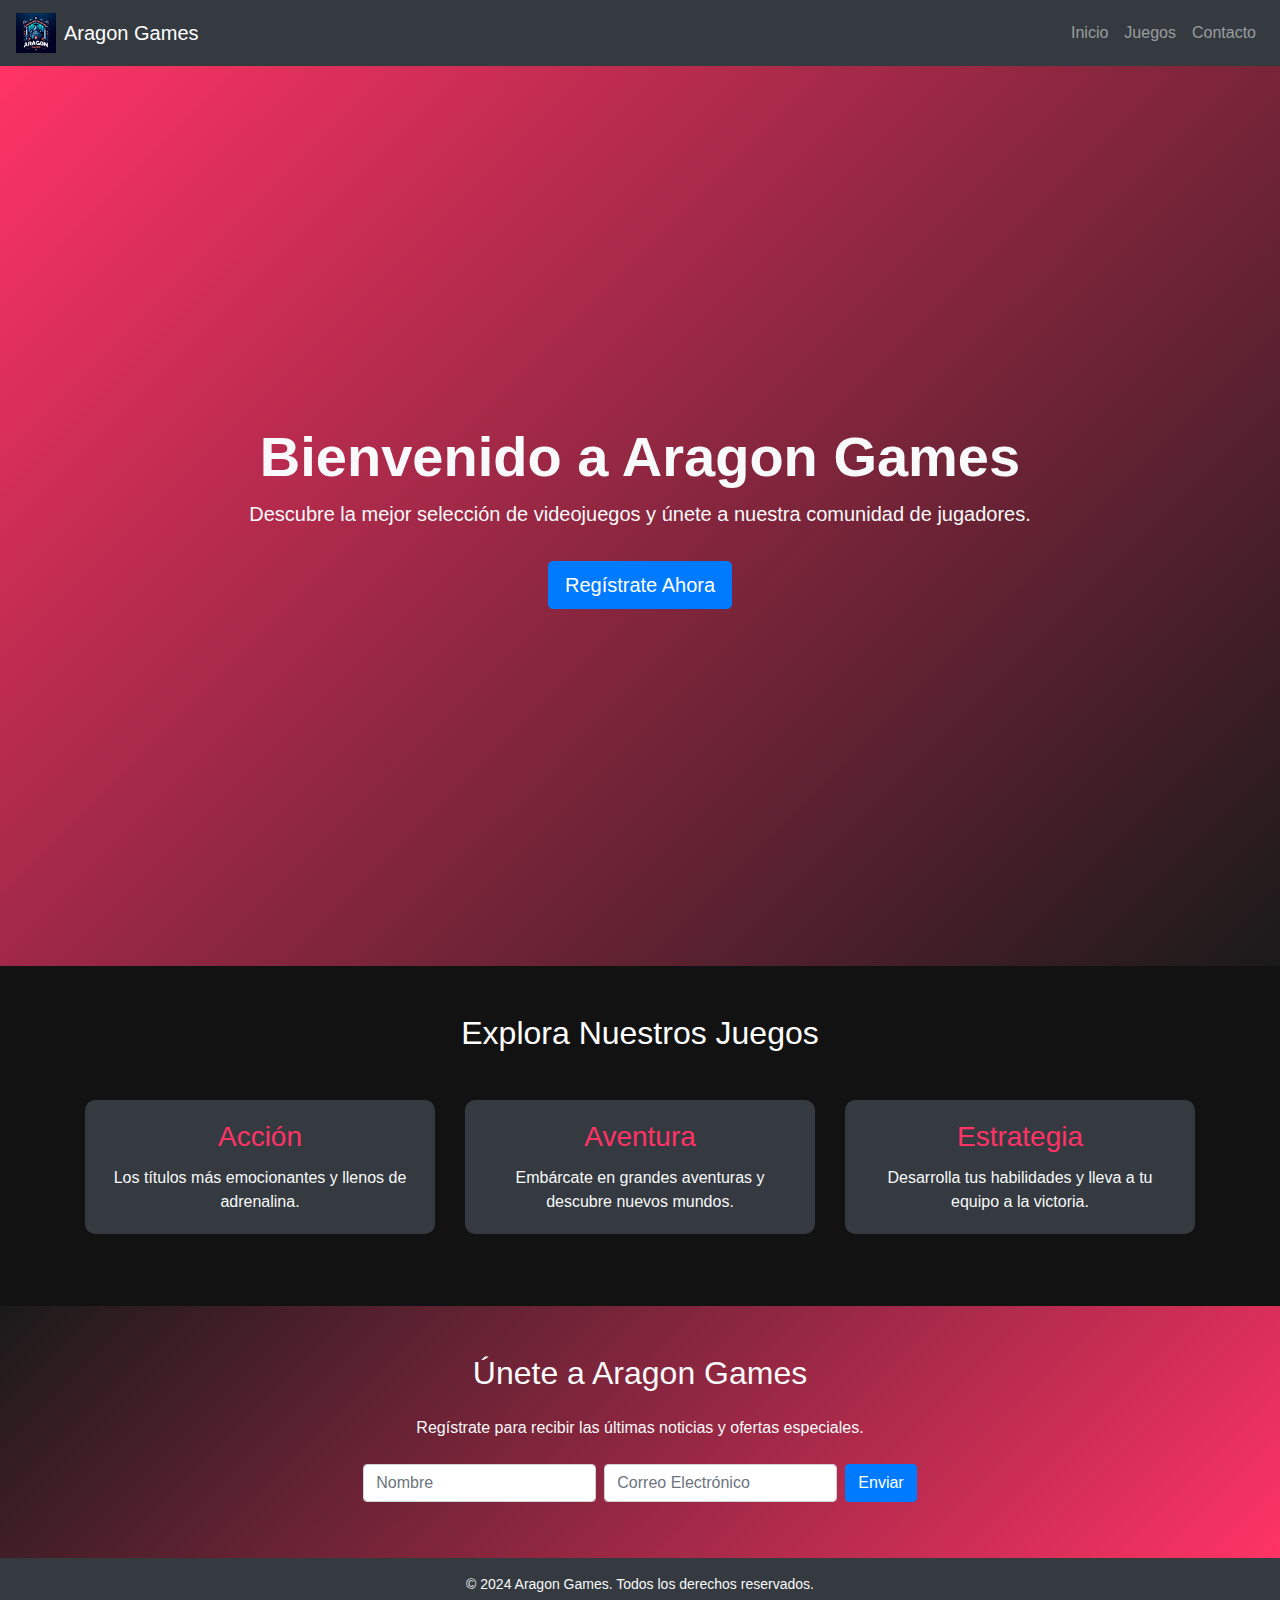
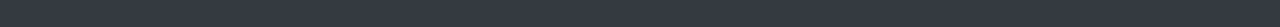
==== index.html @ c2eec978 "lmao" ====
<!DOCTYPE html>
<html lang="es">
<head>
    <meta charset="UTF-8">
    <meta name="viewport" content="width=device-width, initial-scale=1.0">
    <title>Aragon Games - Tienda de Videojuegos</title>
    <!-- Bootstrap CSS -->
    <link href="https://stackpath.bootstrapcdn.com/bootstrap/4.5.2/css/bootstrap.min.css" rel="stylesheet">
    <link rel="stylesheet" href="styles.css">
</head>
<body>

    <!-- Header -->
    <header class="navbar navbar-expand-lg navbar-dark bg-dark">
        <a class="navbar-brand d-flex align-items-center" href="#">
            <img src="logo.jpg" alt="Aragon Games Logo" width="40" class="mr-2">
            <span>Aragon Games</span>
        </a>
        <button class="navbar-toggler" type="button" data-toggle="collapse" data-target="#navbarNav" aria-controls="navbarNav" aria-expanded="false" aria-label="Toggle navigation">
            <span class="navbar-toggler-icon"></span>
        </button>
        <div class="collapse navbar-collapse" id="navbarNav">
            <ul class="navbar-nav ml-auto">
                <li class="nav-item"><a class="nav-link" href="#inicio">Inicio</a></li>
                <li class="nav-item"><a class="nav-link" href="#juegos">Juegos</a></li>
                <li class="nav-item"><a class="nav-link" href="https://www.facebook.com/profile.php?id=61565919586261">Contacto</a></li>
            </ul>
        </div>
    </header>

    <!-- Hero Section -->
    <section class="hero text-center text-light d-flex align-items-center justify-content-center">
        <div class="container">
            <h2 class="display-4 font-weight-bold">Bienvenido a Aragon Games</h2>
            <p class="lead">Descubre la mejor selección de videojuegos y únete a nuestra comunidad de jugadores.</p>
            <a href="#registro" class="btn btn-primary btn-lg mt-3">Regístrate Ahora</a>
        </div>
    </section>

    <!-- Games Section -->
    <section id="juegos" class="container my-5">
        <h2 class="text-center mb-5">Explora Nuestros Juegos</h2>
        <div class="row">
            <div class="col-md-4">
                <div class="card text-center bg-dark text-light mb-4">
                    <div class="card-body">
                        <h3 class="card-title">Acción</h3>
                        <p class="card-text">Los títulos más emocionantes y llenos de adrenalina.</p>
                    </div>
                </div>
            </div>
            <div class="col-md-4">
                <div class="card text-center bg-dark text-light mb-4">
                    <div class="card-body">
                        <h3 class="card-title">Aventura</h3>
                        <p class="card-text">Embárcate en grandes aventuras y descubre nuevos mundos.</p>
                    </div>
                </div>
            </div>
            <div class="col-md-4">
                <div class="card text-center bg-dark text-light mb-4">
                    <div class="card-body">
                        <h3 class="card-title">Estrategia</h3>
                        <p class="card-text">Desarrolla tus habilidades y lleva a tu equipo a la victoria.</p>
                    </div>
                </div>
            </div>
        </div>
    </section>

    <!-- Register Section -->
    <section id="registro" class="register-section text-center text-light py-5">
        <div class="container">
            <h2 class="mb-4">Únete a Aragon Games</h2>
            <p class="mb-4">Regístrate para recibir las últimas noticias y ofertas especiales.</p>
            <form class="form-inline justify-content-center">
                <input type="text" class="form-control mr-2 mb-2" placeholder="Nombre" required>
                <input type="email" class="form-control mr-2 mb-2" placeholder="Correo Electrónico" required>
                <button type="submit" class="btn btn-primary mb-2">Enviar</button>
            </form>
        </div>
    </section>

    <!-- Footer -->
    <footer class="footer bg-dark text-light text-center py-3">
        <p>&copy; 2024 Aragon Games. Todos los derechos reservados.</p>
    </footer>

    <!-- Bootstrap JS and dependencies -->
    <script src="https://code.jquery.com/jquery-3.5.1.slim.min.js"></script>
    <script src="https://cdn.jsdelivr.net/npm/popper.js@1.16.1/dist/umd/popper.min.js"></script>
    <script src="https://stackpath.bootstrapcdn.com/bootstrap/4.5.2/js/bootstrap.min.js"></script>
</body>
</html>
---- styles.css ----
body {
    font-family: Arial, sans-serif;
    background-color: #121212;
    color: #ffffff;
}

.hero {
    height: 100vh;
    background: linear-gradient(135deg, #ff3366, #1a1a1a);
    color: #ffffff;
}

.register-section {
    background: linear-gradient(135deg, #1a1a1a, #ff3366);
}

.card {
    border: none;
    border-radius: 10px;
}

.card-title {
    color: #ff3366;
}

.footer {
    font-size: 14px;
}
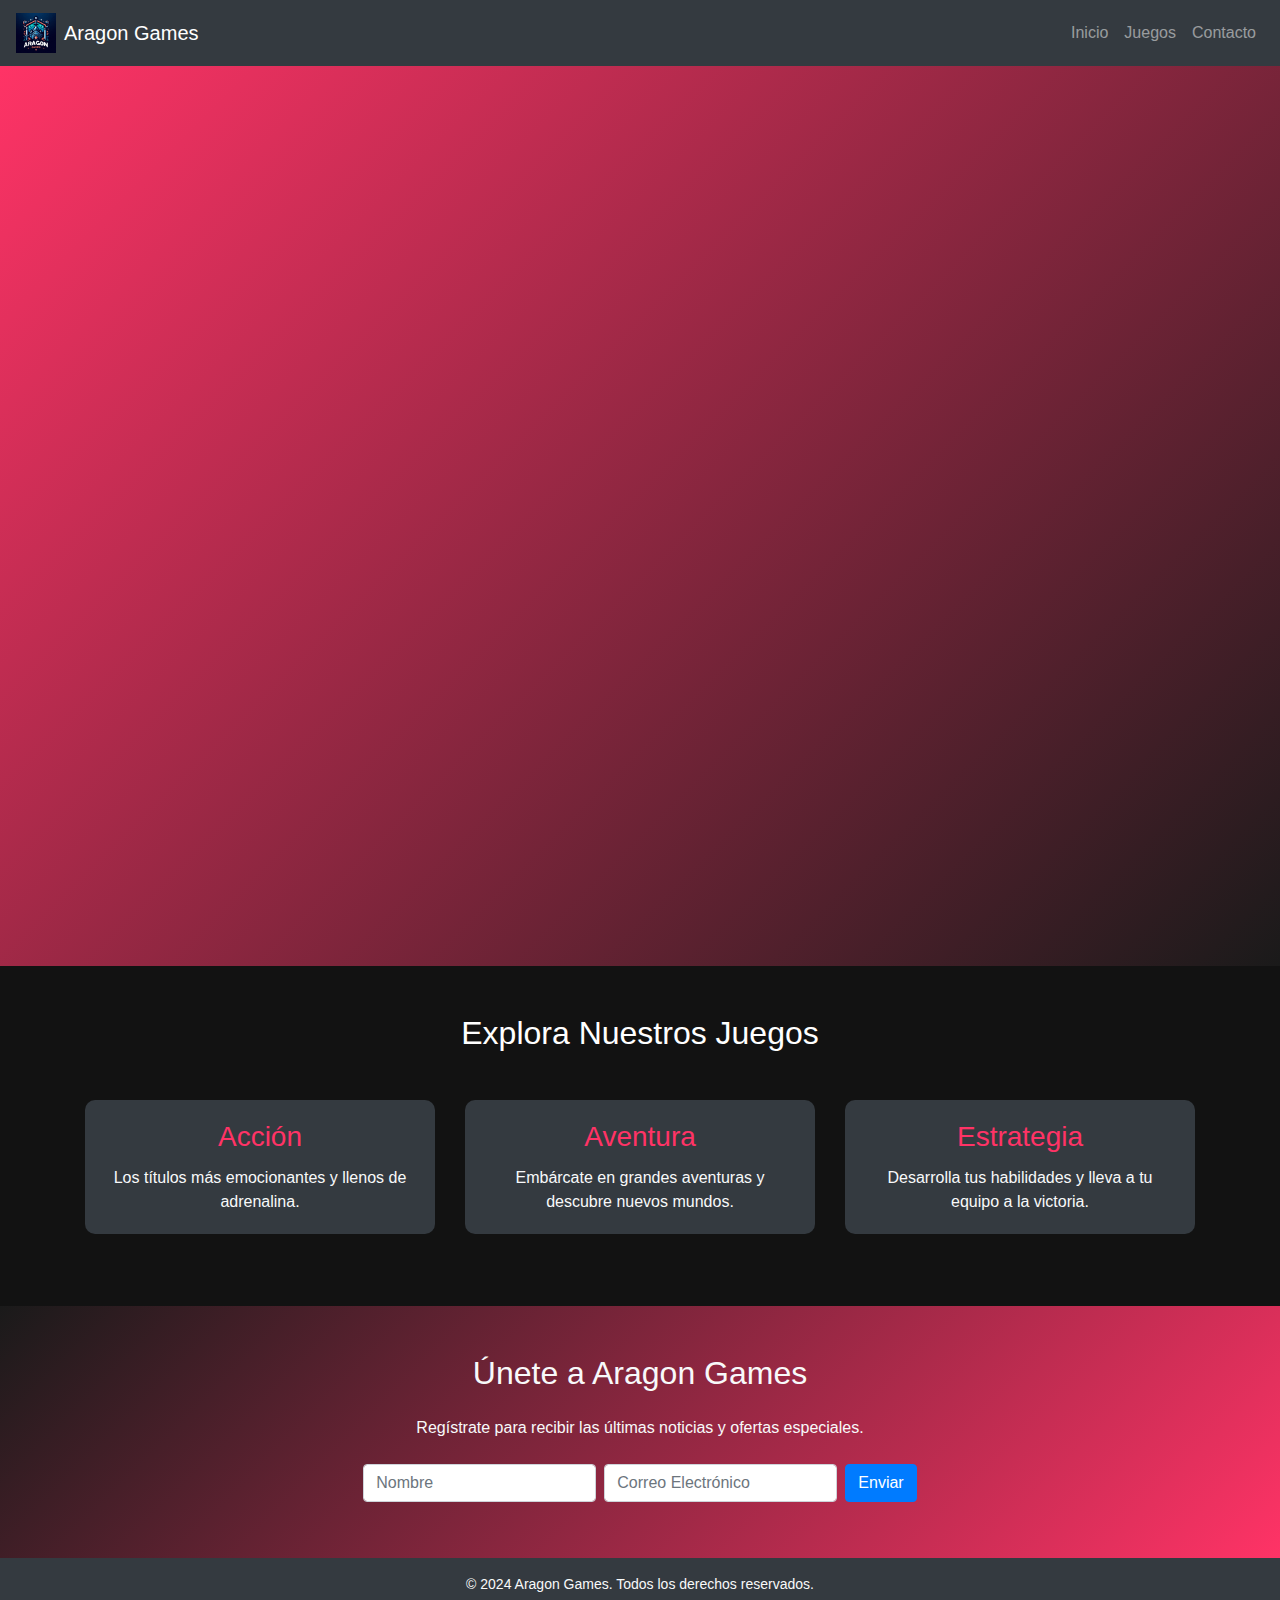
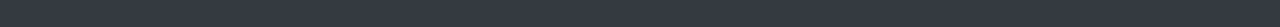
==== commit ca027839: "changes" ====
--- a/index.html
+++ b/index.html
@@ -23,17 +23,40 @@
             <ul class="navbar-nav ml-auto">
                 <li class="nav-item"><a class="nav-link" href="#inicio">Inicio</a></li>
                 <li class="nav-item"><a class="nav-link" href="#juegos">Juegos</a></li>
-                <li class="nav-item"><a class="nav-link" href="https://www.facebook.com/profile.php?id=61565919586261">Contacto</a></li>
+                <li class="nav-item"><a class="nav-link" href="https://www.facebook.com/people/Aragon-Games/61565919586261/">Contacto</a></li>
             </ul>
         </div>
     </header>
 
-    <!-- Hero Section -->
-    <section class="hero text-center text-light d-flex align-items-center justify-content-center">
-        <div class="container">
-            <h2 class="display-4 font-weight-bold">Bienvenido a Aragon Games</h2>
-            <p class="lead">Descubre la mejor selección de videojuegos y únete a nuestra comunidad de jugadores.</p>
-            <a href="#registro" class="btn btn-primary btn-lg mt-3">Regístrate Ahora</a>
+    <!-- Hero Section with Carousel -->
+    <section class="hero">
+        <div id="heroCarousel" class="carousel slide carousel-fade" data-ride="carousel">
+            <div class="carousel-inner">
+                <!-- Slide 1 -->
+                <div class="carousel-item active">
+                    <div class="carousel-caption d-flex flex-column align-items-center justify-content-center">
+                        <h2 class="display-4 font-weight-bold">Bienvenido a Aragon Games</h2>
+                        <p class="lead">Descubre la mejor selección de videojuegos y únete a nuestra comunidad de jugadores.</p>
+                        <a href="#registro" class="btn btn-primary btn-lg mt-3">Regístrate Ahora</a>
+                    </div>
+                </div>
+                <!-- Slide 2 -->
+                <div class="carousel-item">
+                    <div class="carousel-caption d-flex flex-column align-items-center justify-content-center">
+                        <h2 class="display-4 font-weight-bold">Juegos de Acción y Aventura</h2>
+                        <p class="lead">Explora títulos llenos de adrenalina y emoción.</p>
+                        <a href="#juegos" class="btn btn-primary btn-lg mt-3">Ver Juegos</a>
+                    </div>
+                </div>
+                <!-- Slide 3 -->
+                <div class="carousel-item">
+                    <div class="carousel-caption d-flex flex-column align-items-center justify-content-center">
+                        <h2 class="display-4 font-weight-bold">Ofertas Exclusivas para Miembros</h2>
+                        <p class="lead">Regístrate y recibe acceso a descuentos exclusivos.</p>
+                        <a href="#registro" class="btn btn-primary btn-lg mt-3">Únete Ahora</a>
+                    </div>
+                </div>
+            </div>
         </div>
     </section>
 
@@ -87,7 +110,7 @@
     </footer>
 
     <!-- Bootstrap JS and dependencies -->
-    <script src="https://code.jquery.com/jquery-3.5.1.slim.min.js"></script>
+    <script src="https://code.jquery.com/jquery-3.5.1.min.js"></script>
     <script src="https://cdn.jsdelivr.net/npm/popper.js@1.16.1/dist/umd/popper.min.js"></script>
     <script src="https://stackpath.bootstrapcdn.com/bootstrap/4.5.2/js/bootstrap.min.js"></script>
 </body>
--- a/styles.css
+++ b/styles.css
@@ -8,6 +8,18 @@
     height: 100vh;
     background: linear-gradient(135deg, #ff3366, #1a1a1a);
     color: #ffffff;
+}
+
+.carousel-caption {
+    top: 0;
+    bottom: 0;
+    left: 0;
+    right: 0;
+    display: flex;
+    align-items: center;
+    justify-content: center;
+    flex-direction: column;
+    background: rgba(0, 0, 0, 0.5);
 }
 
 .register-section {
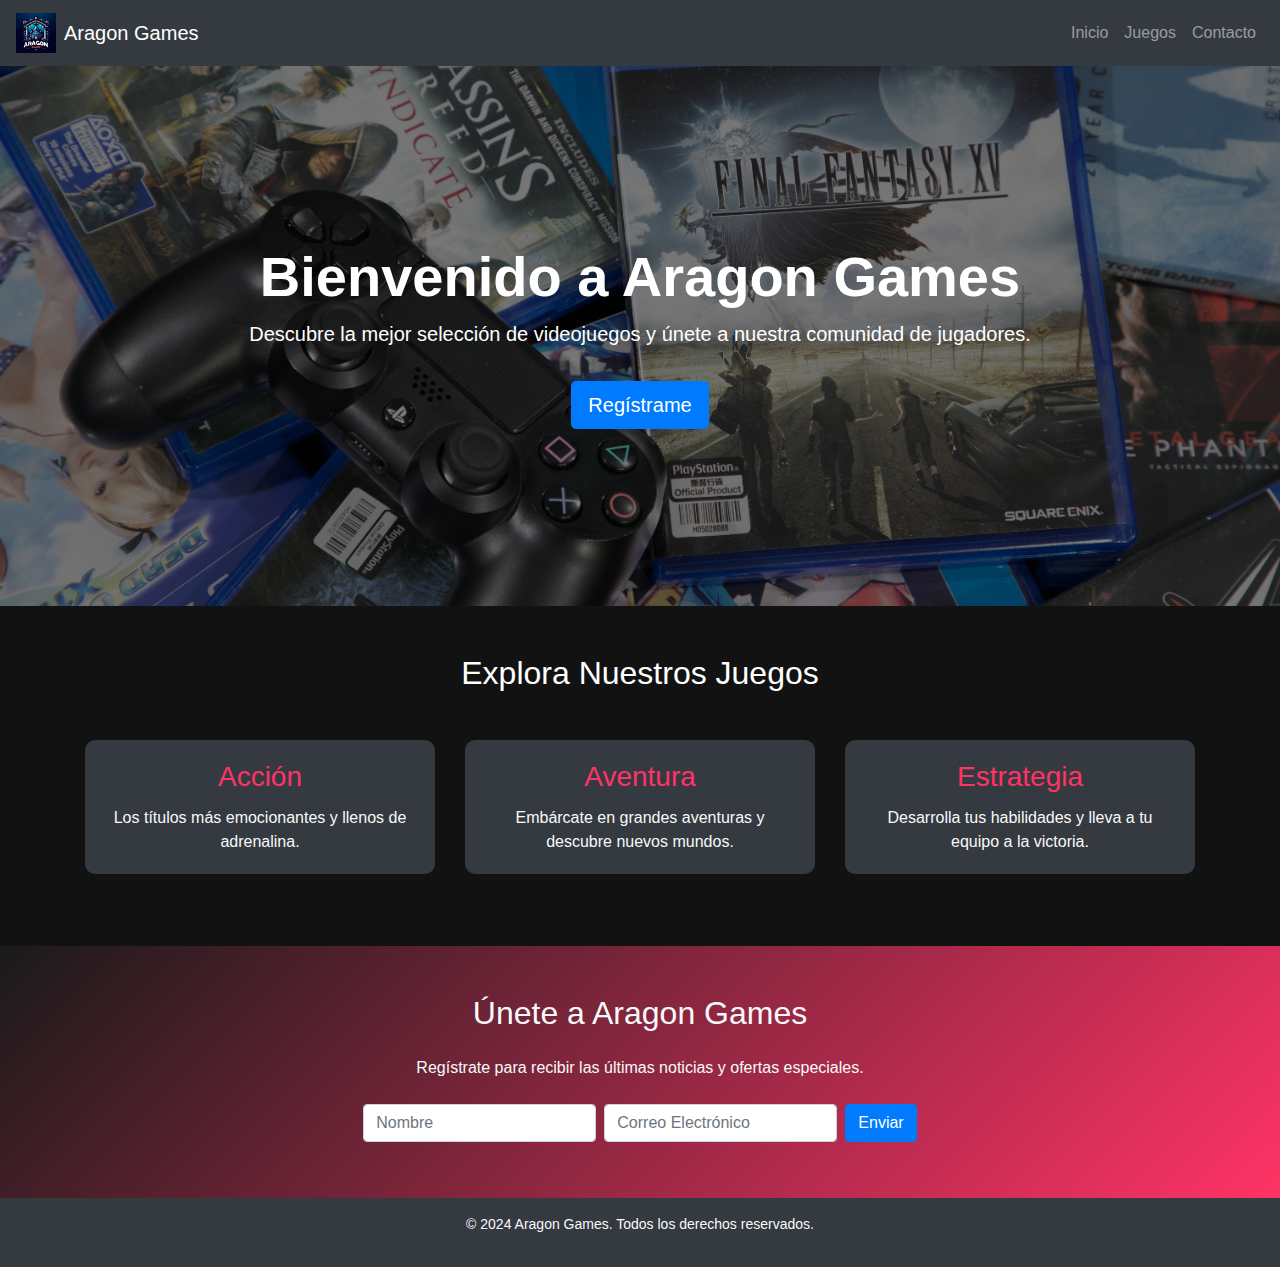
==== commit f99cdc69: "changes" ====
--- a/index.html
+++ b/index.html
@@ -30,30 +30,33 @@
 
     <!-- Hero Section with Carousel -->
     <section class="hero">
-        <div id="heroCarousel" class="carousel slide carousel-fade" data-ride="carousel">
+        <div id="heroCarousel" class="carousel slide carousel-fade" data-ride="carousel" data-interval="2000">
             <div class="carousel-inner">
                 <!-- Slide 1 -->
                 <div class="carousel-item active">
-                    <div class="carousel-caption d-flex flex-column align-items-center justify-content-center">
+                    <img src="carusel1.png" class="d-block w-100" alt="Imagen 1">
+                    <div class="carousel-caption d-flex flex-column align-items-center justify-content-center overlay">
                         <h2 class="display-4 font-weight-bold">Bienvenido a Aragon Games</h2>
                         <p class="lead">Descubre la mejor selección de videojuegos y únete a nuestra comunidad de jugadores.</p>
-                        <a href="#registro" class="btn btn-primary btn-lg mt-3">Regístrate Ahora</a>
+                        <a href="#registro" class="btn btn-primary btn-lg mt-3">Regístrame</a>
                     </div>
                 </div>
                 <!-- Slide 2 -->
                 <div class="carousel-item">
-                    <div class="carousel-caption d-flex flex-column align-items-center justify-content-center">
-                        <h2 class="display-4 font-weight-bold">Juegos de Acción y Aventura</h2>
-                        <p class="lead">Explora títulos llenos de adrenalina y emoción.</p>
-                        <a href="#juegos" class="btn btn-primary btn-lg mt-3">Ver Juegos</a>
+                    <img src="carusel2.png" class="d-block w-100" alt="Imagen 2">
+                    <div class="carousel-caption d-flex flex-column align-items-center justify-content-center overlay">
+                        <h2 class="display-4 font-weight-bold">Bienvenido a Aragon Games</h2>
+                        <p class="lead">Descubre la mejor selección de videojuegos y únete a nuestra comunidad de jugadores.</p>
+                        <a href="#registro" class="btn btn-primary btn-lg mt-3">Regístrame</a>
                     </div>
                 </div>
                 <!-- Slide 3 -->
                 <div class="carousel-item">
-                    <div class="carousel-caption d-flex flex-column align-items-center justify-content-center">
-                        <h2 class="display-4 font-weight-bold">Ofertas Exclusivas para Miembros</h2>
-                        <p class="lead">Regístrate y recibe acceso a descuentos exclusivos.</p>
-                        <a href="#registro" class="btn btn-primary btn-lg mt-3">Únete Ahora</a>
+                    <img src="carusel3.png" class="d-block w-100" alt="Imagen 3">
+                    <div class="carousel-caption d-flex flex-column align-items-center justify-content-center overlay">
+                        <h2 class="display-4 font-weight-bold">Bienvenido a Aragon Games</h2>
+                        <p class="lead">Descubre la mejor selección de videojuegos y únete a nuestra comunidad de jugadores.</p>
+                        <a href="#registro" class="btn btn-primary btn-lg mt-3">Regístrame</a>
                     </div>
                 </div>
             </div>
--- a/styles.css
+++ b/styles.css
@@ -5,9 +5,14 @@
 }
 
 .hero {
-    height: 100vh;
+    height: 60vh; /* Ajuste de la altura para no cubrir toda la pantalla */
     background: linear-gradient(135deg, #ff3366, #1a1a1a);
     color: #ffffff;
+}
+
+.carousel-item img {
+    height: 60vh; /* Ajuste de la altura de las imágenes */
+    object-fit: cover;
 }
 
 .carousel-caption {
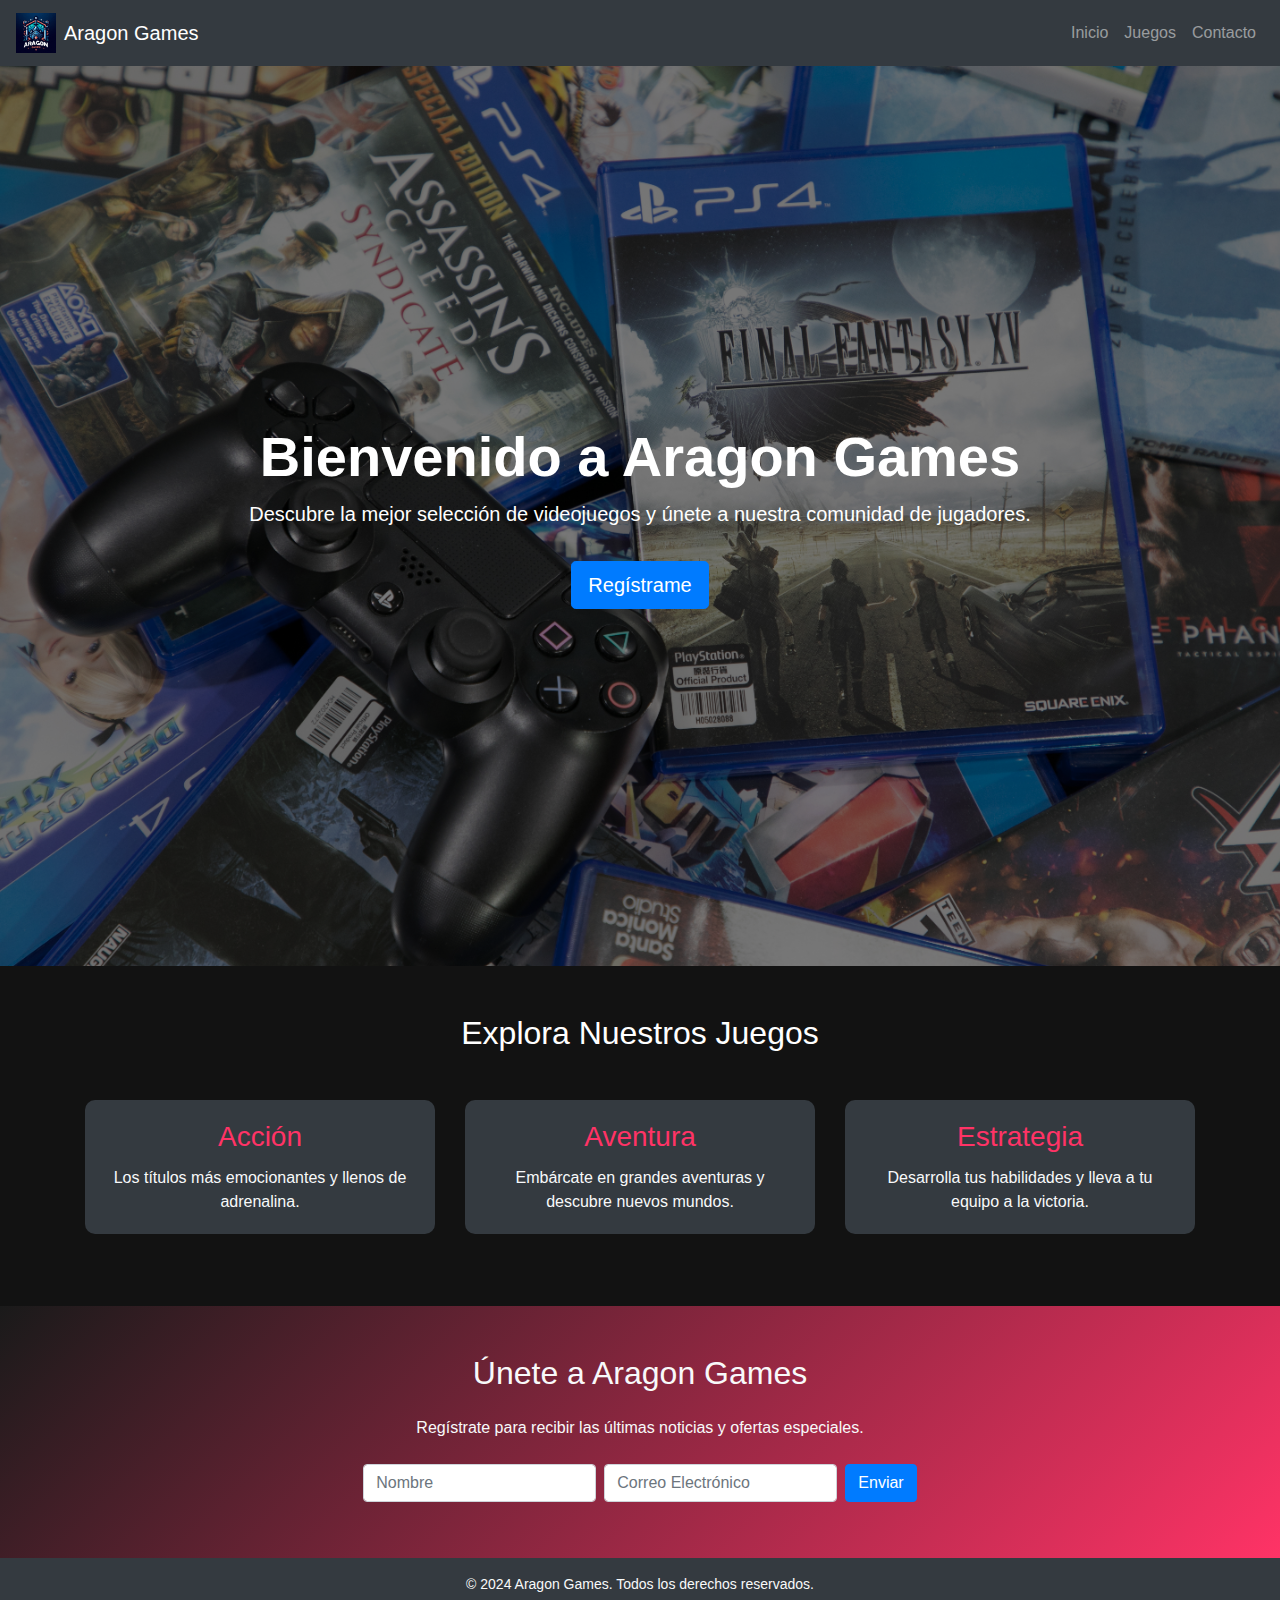
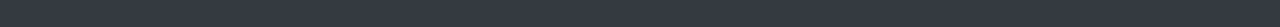
==== commit ab67dbc4: "changes1" ====
--- a/styles.css
+++ b/styles.css
@@ -5,17 +5,21 @@
 }
 
 .hero {
-    height: 60vh; /* Ajuste de la altura para no cubrir toda la pantalla */
+    position: relative;
+    height: 100vh;
+    overflow: hidden;
     background: linear-gradient(135deg, #ff3366, #1a1a1a);
     color: #ffffff;
 }
 
 .carousel-item img {
-    height: 60vh; /* Ajuste de la altura de las imágenes */
+    width: 100%;
+    height: 100vh; /* Ajusta la altura al tamaño de la pantalla */
     object-fit: cover;
 }
 
 .carousel-caption {
+    position: absolute;
     top: 0;
     bottom: 0;
     left: 0;
@@ -25,6 +29,7 @@
     justify-content: center;
     flex-direction: column;
     background: rgba(0, 0, 0, 0.5);
+    z-index: 1; /* Asegura que el texto esté encima de la imagen */
 }
 
 .register-section {
